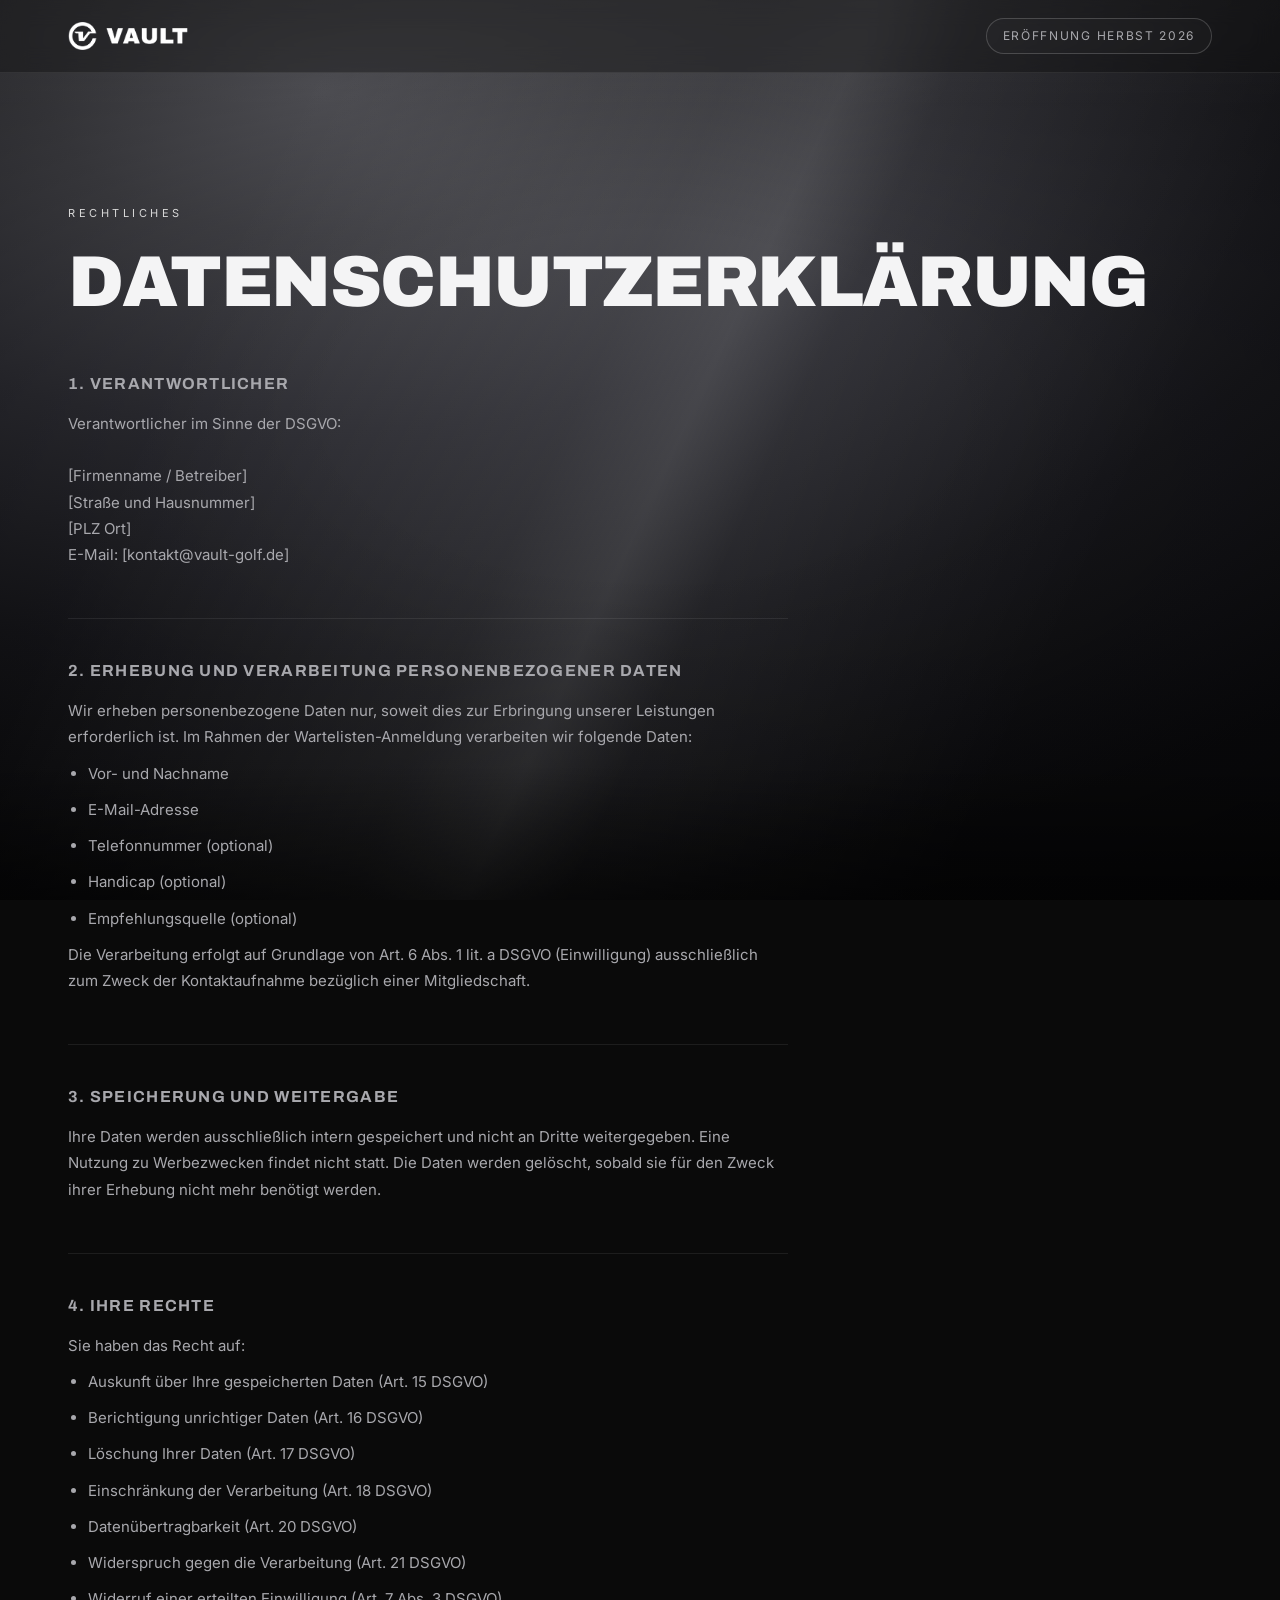
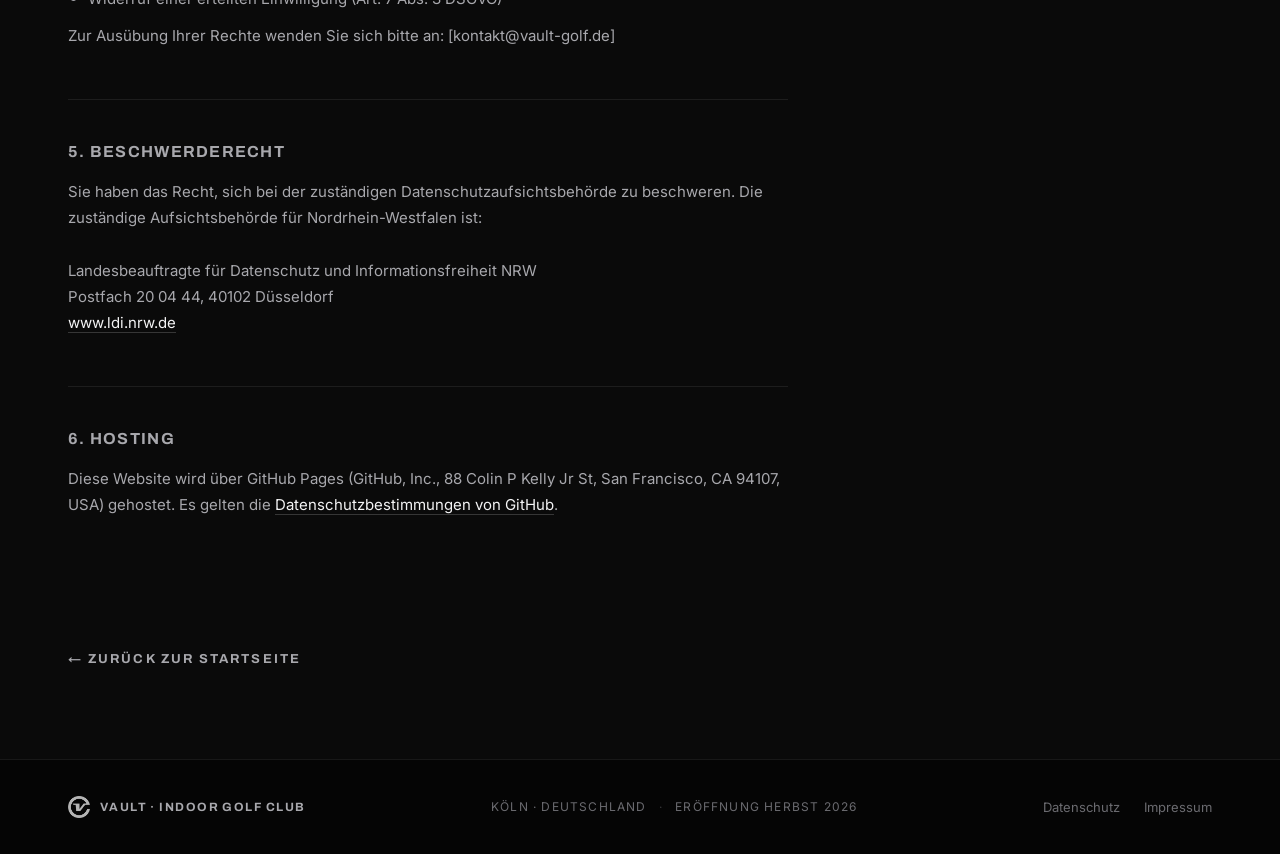
==== datenschutz.html @ f9cd5a25 "Launch: VAULT Golf Club landing page - Warteliste-Formular mit Google Sheets Integration - BorderGlo" ====
<!DOCTYPE html>
<html lang="de">
<head>
<meta charset="UTF-8" />
<meta name="viewport" content="width=device-width, initial-scale=1.0" />
<title>Datenschutz — VAULT Indoor Golf Club</title>
<link rel="preconnect" href="https://fonts.googleapis.com" />
<link rel="preconnect" href="https://fonts.gstatic.com" crossorigin />
<link href="https://fonts.googleapis.com/css2?family=Inter:wght@300;400;500;600;700&family=Archivo:wght@600;700;800;900&display=swap" rel="stylesheet" />
<link rel="stylesheet" href="styles.css" />
<link rel="icon" type="image/svg+xml" href="favicon.svg" />
</head>
<body>

<div class="bg-layer" aria-hidden="true">
  <div class="bg-metal"></div>
  <div class="bg-metal-overlay"></div>
  <div class="bg-vignette"></div>
</div>

<header class="site-header">
  <div class="container header-inner">
    <a href="index.html" class="logo" aria-label="VAULT Indoor Golf Club">
      <img src="Vault-Logos/PNG/Vault-Wort-Bildmarke-horizontal-weiss.png" alt="VAULT Indoor Golf Club" class="logo-img" />
    </a>
    <div class="status-pill">
      <span class="pill-text-full">Eröffnung Herbst 2026</span>
      <span class="pill-text-short">Herbst 2026</span>
    </div>
  </div>
</header>

<main>
  <section class="legal-page">
    <div class="container">
      <div class="legal-inner">

        <span class="kicker">Rechtliches</span>
        <h1>Datenschutzerklärung</h1>

        <div class="legal-block">
          <h2>1. Verantwortlicher</h2>
          <p>
            Verantwortlicher im Sinne der DSGVO:<br /><br />
            [Firmenname / Betreiber]<br />
            [Straße und Hausnummer]<br />
            [PLZ Ort]<br />
            E-Mail: [kontakt@vault-golf.de]
          </p>
        </div>

        <div class="legal-block">
          <h2>2. Erhebung und Verarbeitung personenbezogener Daten</h2>
          <p>
            Wir erheben personenbezogene Daten nur, soweit dies zur Erbringung
            unserer Leistungen erforderlich ist. Im Rahmen der Wartelisten-Anmeldung
            verarbeiten wir folgende Daten:
          </p>
          <ul>
            <li>Vor- und Nachname</li>
            <li>E-Mail-Adresse</li>
            <li>Telefonnummer (optional)</li>
            <li>Handicap (optional)</li>
            <li>Empfehlungsquelle (optional)</li>
          </ul>
          <p>
            Die Verarbeitung erfolgt auf Grundlage von Art. 6 Abs. 1 lit. a DSGVO
            (Einwilligung) ausschließlich zum Zweck der Kontaktaufnahme bezüglich
            einer Mitgliedschaft.
          </p>
        </div>

        <div class="legal-block">
          <h2>3. Speicherung und Weitergabe</h2>
          <p>
            Ihre Daten werden ausschließlich intern gespeichert und nicht an
            Dritte weitergegeben. Eine Nutzung zu Werbezwecken findet nicht statt.
            Die Daten werden gelöscht, sobald sie für den Zweck ihrer Erhebung
            nicht mehr benötigt werden.
          </p>
        </div>

        <div class="legal-block">
          <h2>4. Ihre Rechte</h2>
          <p>Sie haben das Recht auf:</p>
          <ul>
            <li>Auskunft über Ihre gespeicherten Daten (Art. 15 DSGVO)</li>
            <li>Berichtigung unrichtiger Daten (Art. 16 DSGVO)</li>
            <li>Löschung Ihrer Daten (Art. 17 DSGVO)</li>
            <li>Einschränkung der Verarbeitung (Art. 18 DSGVO)</li>
            <li>Datenübertragbarkeit (Art. 20 DSGVO)</li>
            <li>Widerspruch gegen die Verarbeitung (Art. 21 DSGVO)</li>
            <li>Widerruf einer erteilten Einwilligung (Art. 7 Abs. 3 DSGVO)</li>
          </ul>
          <p>
            Zur Ausübung Ihrer Rechte wenden Sie sich bitte an:
            [kontakt@vault-golf.de]
          </p>
        </div>

        <div class="legal-block">
          <h2>5. Beschwerderecht</h2>
          <p>
            Sie haben das Recht, sich bei der zuständigen Datenschutzaufsichtsbehörde
            zu beschweren. Die zuständige Aufsichtsbehörde für Nordrhein-Westfalen ist:<br /><br />
            Landesbeauftragte für Datenschutz und Informationsfreiheit NRW<br />
            Postfach 20 04 44, 40102 Düsseldorf<br />
            <a href="https://www.ldi.nrw.de" target="_blank" rel="noopener">www.ldi.nrw.de</a>
          </p>
        </div>

        <div class="legal-block">
          <h2>6. Hosting</h2>
          <p>
            Diese Website wird über GitHub Pages (GitHub, Inc., 88 Colin P Kelly Jr St,
            San Francisco, CA 94107, USA) gehostet. Es gelten die
            <a href="https://docs.github.com/en/site-policy/privacy-policies/github-privacy-statement" target="_blank" rel="noopener">Datenschutzbestimmungen von GitHub</a>.
          </p>
        </div>

        <a href="index.html" class="legal-back">← Zurück zur Startseite</a>

      </div>
    </div>
  </section>
</main>

<footer class="site-footer">
  <div class="container footer-inner">
    <div class="footer-brand">
      <img src="Vault-Logos/PNG/Vault-Bildmarke-weiss.png" alt="" class="footer-logo-mark" aria-hidden="true" />
      <span>VAULT · Indoor Golf Club</span>
    </div>
    <div class="footer-meta">
      <span>Köln · Deutschland</span>
      <span class="sep">·</span>
      <span>Eröffnung Herbst 2026</span>
    </div>
    <div class="footer-links">
      <a href="datenschutz.html">Datenschutz</a>
      <a href="impressum.html">Impressum</a>
    </div>
  </div>
</footer>

</body>
</html>
---- styles.css ----
/* ==========================================
   VAULT — Indoor Golf Club
   Premium / Members Only / Brushed Metal
   ========================================== */

:root {
  --bg: #0a0a0a;
  --bg-2: #111113;
  --metal-1: #2a2a2c;
  --metal-2: #1a1a1c;
  --metal-3: #3a3a3d;
  --ink: #f4f4f5;
  --ink-dim: #a8a8ad;
  --ink-mute: #6b6b70;
  --line: rgba(255,255,255,0.08);
  --line-strong: rgba(255,255,255,0.18);
  --gold: #d8d8d8;
  --gold-bright: #ffffff;
  --shadow-deep: 0 30px 80px rgba(0,0,0,0.6);

  --font-display: 'Archivo', system-ui, sans-serif;
  --font-body: 'Inter', system-ui, sans-serif;

  --container: 1240px;
}

* { box-sizing: border-box; }

html, body {
  margin: 0;
  padding: 0;
  color: var(--ink);
  font-family: var(--font-body);
  font-size: 16px;
  line-height: 1.55;
  -webkit-font-smoothing: antialiased;
  -moz-osx-font-smoothing: grayscale;
  overflow-x: hidden;
}
html { background: var(--bg); }
body { background: transparent; position: relative; }

a { color: inherit; text-decoration: none; }

/* ===== Brushed metal background ===== */
.bg-layer {
  position: fixed;
  inset: 0;
  z-index: 0;
  overflow: hidden;
  pointer-events: none;
}
.site-header, main, .site-footer { position: relative; z-index: 1; }

/* Basis-Metallfläche + brushed-Streifen in einem Layer (alles ohne mix-blend-mode) */
.bg-metal {
  position: absolute;
  inset: 0;
  background:
    /* dramatischer Lichtsweep diagonal */
    linear-gradient(115deg,
      transparent 20%,
      rgba(255,255,255,0.08) 45%,
      rgba(255,255,255,0.14) 52%,
      rgba(255,255,255,0.06) 58%,
      transparent 80%),
    /* hellere Basis-Lichtverteilung */
    radial-gradient(ellipse 120% 90% at 25% 10%, #5a5a60 0%, #424247 18%, #2a2a30 42%, #16161a 70%, #0a0a0c 100%);
}

/* Animierte Brushed-Streifen — nur im oberen hellen Bereich sichtbar */
.bg-stripes {
  position: absolute;
  top: 0; bottom: 0;
  left: -12px; right: -12px; /* 12px Puffer auf jeder Seite für nahtlosen Loop */
  background:
    repeating-linear-gradient(
      90deg,
      rgba(255,255,255,0.07) 0px,
      rgba(255,255,255,0.07) 1px,
      transparent 1px,
      transparent 3px
    ),
    repeating-linear-gradient(
      90deg,
      rgba(0,0,0,0.32) 0px,
      rgba(0,0,0,0.32) 1px,
      transparent 1px,
      transparent 6px
    );
  -webkit-mask-image: linear-gradient(to bottom, black 0%, black 42%, transparent 68%);
  mask-image:         linear-gradient(to bottom, black 0%, black 42%, transparent 68%);
  animation: stripes-right 14s linear infinite;
  will-change: transform;
}

@keyframes stripes-right {
  from { transform: translateX(0); }
  to   { transform: translateX(6px); }  /* 6px = LCM(3px,6px) Streifenperiode → nahtloser Loop */
}

/* obere/untere Lichtkanten + sanfte Vignette */
.bg-metal-overlay {
  position: absolute;
  inset: 0;
  background:
    linear-gradient(180deg,
      rgba(255,255,255,0.05) 0%,
      transparent 12%,
      transparent 85%,
      rgba(0,0,0,0.55) 100%);
  pointer-events: none;
}

.bg-vignette {
  position: absolute;
  inset: 0;
  background:
    radial-gradient(ellipse 95% 75% at 50% 45%, transparent 25%, rgba(0,0,0,0.45) 100%);
  pointer-events: none;
}

/* ===== Layout ===== */
.container {
  max-width: var(--container);
  margin: 0 auto;
  padding: 0 clamp(20px, 4vw, 48px);
}

/* ===== Header ===== */
.site-header {
  position: sticky;
  top: 0;
  z-index: 50;
  backdrop-filter: blur(12px);
  -webkit-backdrop-filter: blur(12px);
  background: rgba(10,10,10,0.35);
  border-bottom: 1px solid var(--line);
}
.header-inner {
  display: flex;
  align-items: center;
  justify-content: space-between;
  height: 72px;
}
.logo {
  display: flex;
  align-items: center;
  color: var(--ink);
}
.logo-img {
  height: 28px;
  width: auto;
}
.footer-logo-mark {
  height: 22px;
  width: auto;
  opacity: 0.7;
}
.status-pill {
  display: inline-flex;
  align-items: center;
  gap: 10px;
  padding: 8px 16px;
  border: 1px solid var(--line-strong);
  border-radius: 999px;
  font-size: 12px;
  letter-spacing: 0.14em;
  text-transform: uppercase;
  color: var(--ink-dim);
  background: rgba(255,255,255,0.02);
  white-space: nowrap;
}
.pill-text-short { display: none; }
@media (max-width: 560px) {
  .pill-text-full { display: none; }
  .pill-text-short { display: inline; }
  .status-pill { padding: 7px 12px; font-size: 11px; letter-spacing: 0.12em; }
  .logo-img { height: 22px; }
}

/* ===== Hero ===== */
.hero {
  min-height: 92vh;
  display: flex;
  align-items: center;
  padding: clamp(60px, 12vh, 120px) 0 clamp(60px, 8vh, 100px);
  position: relative;
}
.hero-inner {
  text-align: center;
  max-width: 1100px;
}
.hero-eyebrow {
  display: inline-flex;
  align-items: center;
  margin-bottom: clamp(28px, 5vh, 48px);
  font-family: var(--font-display);
  font-weight: 600;
  font-size: 11px;
  letter-spacing: 0.32em;
  text-transform: uppercase;
  color: var(--ink);
}
.hero-title {
  font-family: var(--font-display);
  font-weight: 900;
  font-size: clamp(54px, 10vw, 160px);
  line-height: 0.92;
  letter-spacing: -0.02em;
  margin: 0 0 clamp(28px, 5vh, 44px);
  text-transform: uppercase;
}
.title-row {
  display: block;
}
.title-row.outline {
  -webkit-text-stroke: 2px var(--ink);
  color: transparent;
}
.hero-tagline {
  font-size: clamp(16px, 1.4vw, 19px);
  color: var(--ink-dim);
  line-height: 1.6;
  max-width: 620px;
  margin: 0 auto clamp(40px, 7vh, 64px);
}

.hero-meta {
  display: inline-flex;
  align-items: stretch;
  gap: clamp(20px, 4vw, 48px);
  padding: 22px clamp(24px, 4vw, 40px);
  border: 1px solid var(--line-strong);
  background:
    linear-gradient(180deg, rgba(255,255,255,0.04), rgba(255,255,255,0.01)),
    rgba(10,10,10,0.4);
  backdrop-filter: blur(8px);
  margin-bottom: clamp(40px, 6vh, 60px);
  flex-wrap: wrap;
  justify-content: center;
}
.meta-item { text-align: center; }
.meta-label {
  font-size: 10px;
  letter-spacing: 0.24em;
  text-transform: uppercase;
  color: var(--ink-mute);
  margin-bottom: 6px;
}
.meta-value {
  font-family: var(--font-display);
  font-weight: 700;
  font-size: 15px;
  letter-spacing: 0.04em;
}
.meta-divider {
  width: 1px;
  background: var(--line-strong);
}

.cta-anchor {
  display: inline-flex;
  align-items: center;
  gap: 12px;
  padding: 18px 36px;
  background: var(--ink);
  color: #0a0a0a;
  font-family: var(--font-display);
  font-weight: 700;
  font-size: 14px;
  letter-spacing: 0.2em;
  text-transform: uppercase;
  border-radius: 2px;
  transition: transform 0.25s ease, box-shadow 0.25s ease;
  box-shadow: 0 12px 36px rgba(0,0,0,0.4);
}
.cta-anchor:hover {
  transform: translateY(-2px);
  box-shadow: 0 18px 48px rgba(0,0,0,0.55), 0 0 0 1px rgba(255,255,255,0.3);
}
.cta-anchor svg { transition: transform 0.25s ease; }
.cta-anchor:hover svg { transform: translateX(4px); }

/* ===== Sections ===== */
section { position: relative; }

.kicker {
  display: inline-block;
  font-size: 11px;
  letter-spacing: 0.32em;
  text-transform: uppercase;
  color: var(--gold);
  margin-bottom: 24px;
}

/* ===== Manifest ===== */
.manifest {
  padding: clamp(80px, 14vh, 160px) 0;
  border-top: 1px solid var(--line);
  border-bottom: 1px solid var(--line);
  background: rgba(0,0,0,0.25);
}
.manifest-inner {
  display: grid;
  grid-template-columns: 1fr 1fr;
  gap: clamp(40px, 8vw, 120px);
  align-items: start;
}
.manifest-head h2 {
  font-family: var(--font-display);
  font-weight: 800;
  font-size: clamp(32px, 4.5vw, 60px);
  line-height: 1.02;
  letter-spacing: -0.015em;
  margin: 0;
  text-transform: uppercase;
}
.manifest-body p {
  font-size: clamp(16px, 1.3vw, 18px);
  line-height: 1.7;
  color: var(--ink-dim);
  margin: 0 0 18px;
}
.manifest-body p.muted {
  color: var(--ink-mute);
  font-style: italic;
}

@media (max-width: 800px) {
  .manifest-inner { grid-template-columns: 1fr; }
}

/* ===== Pillars ===== */
.pillars {
  padding: clamp(80px, 12vh, 140px) 0;
}
.pillars-grid {
  display: grid;
  grid-template-columns: repeat(3, 1fr);
  gap: clamp(16px, 2vw, 28px);
}
.pillar {
  padding: 0;
  border: none;
  background: none;
  backdrop-filter: none;
  transition: transform 0.3s ease;
  --card-bg: rgba(10,10,10,0.55);
  --border-radius: 16px;
}
.pillar:hover {
  transform: translateY(-4px);
}
.pillar .border-glow-inner {
  padding: clamp(28px, 3vw, 44px);
}
.pillar-num {
  font-family: var(--font-display);
  font-weight: 800;
  font-size: 14px;
  letter-spacing: 0.3em;
  color: var(--gold);
  margin-bottom: 28px;
}
.pillar h3 {
  font-family: var(--font-display);
  font-weight: 700;
  font-size: clamp(20px, 1.8vw, 24px);
  line-height: 1.2;
  letter-spacing: -0.005em;
  margin: 0 0 14px;
  text-transform: uppercase;
}
.pillar p {
  color: var(--ink-dim);
  margin: 0;
  font-size: 15px;
  line-height: 1.65;
}

@media (max-width: 860px) {
  .pillars-grid { grid-template-columns: 1fr; }
}

/* ===== Waitlist ===== */
.waitlist {
  padding: clamp(80px, 14vh, 160px) 0 clamp(80px, 12vh, 140px);
  border-top: 1px solid var(--line);
  background:
    radial-gradient(ellipse at 50% 0%, rgba(255,255,255,0.03), transparent 60%),
    rgba(0,0,0,0.35);
}
.waitlist-inner {
  max-width: 720px;
  margin: 0 auto;
}
.waitlist-head { text-align: center; margin-bottom: clamp(40px, 6vh, 60px); }
.waitlist-head h2 {
  font-family: var(--font-display);
  font-weight: 900;
  font-size: clamp(36px, 5.5vw, 72px);
  line-height: 1.0;
  letter-spacing: -0.02em;
  margin: 0 0 24px;
  text-transform: uppercase;
}
.waitlist-sub {
  color: var(--ink-dim);
  font-size: 16px;
  line-height: 1.65;
  max-width: 540px;
  margin: 0 auto;
}

.form-glow-wrap {
  --card-bg: rgba(8,8,10,0.82);
  --border-radius: 20px;
}
.form-glow-wrap .border-glow-inner {
  overflow: hidden;
  border-radius: 20px;
}

.waitlist-form {
  padding: clamp(28px, 4vw, 48px);
}

.form-row {
  display: grid;
  grid-template-columns: 1fr;
  gap: 18px;
  margin-bottom: 18px;
}
.form-row.two { grid-template-columns: 1fr 1fr; }
@media (max-width: 600px) {
  .form-row.two { grid-template-columns: 1fr; }
}

.field { display: block; }
.field-label {
  display: block;
  font-size: 11px;
  letter-spacing: 0.22em;
  text-transform: uppercase;
  color: var(--ink-dim);
  margin-bottom: 8px;
}
.field input {
  width: 100%;
  background: rgba(255,255,255,0.04);
  border: 1px solid rgba(255,255,255,0.12);
  border-radius: 10px;
  color: var(--ink);
  font-family: var(--font-body);
  font-size: 16px;
  padding: 12px 16px;
  outline: none;
  transition: border-color 0.25s ease, background 0.25s ease, box-shadow 0.25s ease;
}
.field input:focus {
  border-color: var(--gold);
  background: rgba(255,255,255,0.06);
  box-shadow: 0 0 0 3px rgba(255,255,255,0.1);
}
.field input::placeholder { color: var(--ink-mute); }

.checkbox {
  display: flex;
  align-items: flex-start;
  gap: 12px;
  font-size: 13px;
  line-height: 1.5;
  color: var(--ink-dim);
  margin: 20px 0 28px;
  cursor: pointer;
}
.checkbox input {
  margin-top: 3px;
  accent-color: var(--gold);
  width: 16px;
  height: 16px;
  cursor: pointer;
}
.checkbox a { color: var(--ink); border-bottom: 1px solid var(--line-strong); }

.submit-btn {
  width: 100%;
  display: inline-flex;
  align-items: center;
  justify-content: center;
  gap: 14px;
  padding: 20px 28px;
  background: var(--ink);
  color: #0a0a0a;
  border: none;
  font-family: var(--font-display);
  font-weight: 800;
  font-size: 14px;
  letter-spacing: 0.22em;
  text-transform: uppercase;
  cursor: pointer;
  border-radius: 10px;
  transition: transform 0.2s ease, box-shadow 0.25s ease, background 0.25s ease;
  box-shadow: 0 12px 32px rgba(0,0,0,0.4);
}
.submit-btn:hover {
  transform: translateY(-2px);
  background: var(--gold-bright);
  box-shadow: 0 18px 44px rgba(0,0,0,0.55), 0 0 0 1px rgba(255,255,255,0.35);
}
.submit-btn .btn-arrow { transition: transform 0.2s ease; }
.submit-btn:hover .btn-arrow { transform: translateX(4px); }

.form-note {
  text-align: center;
  margin: 18px 0 0;
  font-size: 12px;
  letter-spacing: 0.06em;
  color: var(--ink-dim);
}

/* Success State */
.success-state {
  padding: clamp(40px, 6vw, 64px);
  border: 1px solid rgba(255,255,255,0.3);
  background:
    radial-gradient(ellipse at center, rgba(255,255,255,0.04), transparent 70%),
    rgba(8,8,10,0.7);
  text-align: center;
  animation: fadeIn 0.6s ease;
}
.success-mark {
  color: var(--gold);
  margin-bottom: 20px;
  display: inline-block;
}
.success-state h3 {
  font-family: var(--font-display);
  font-weight: 800;
  font-size: clamp(24px, 3vw, 32px);
  letter-spacing: -0.01em;
  margin: 0 0 14px;
  text-transform: uppercase;
}
.success-state p {
  color: var(--ink-dim);
  margin: 0;
  font-size: 16px;
  line-height: 1.6;
}
@keyframes fadeIn {
  from { opacity: 0; transform: translateY(10px); }
  to { opacity: 1; transform: translateY(0); }
}

/* ===== Footer ===== */
.site-footer {
  padding: 36px 0;
  border-top: 1px solid var(--line);
  background: rgba(0,0,0,0.5);
}
.footer-inner {
  display: flex;
  align-items: center;
  justify-content: space-between;
  gap: 24px;
  flex-wrap: wrap;
  font-size: 13px;
  color: var(--ink-mute);
}
.footer-brand {
  display: inline-flex;
  align-items: center;
  gap: 10px;
  font-family: var(--font-display);
  font-weight: 700;
  letter-spacing: 0.12em;
  text-transform: uppercase;
  color: var(--ink-dim);
  font-size: 12px;
}
.footer-meta { font-size: 12px; letter-spacing: 0.1em; text-transform: uppercase; }
.footer-meta .sep { margin: 0 8px; opacity: 0.5; }
.footer-links { display: flex; gap: 24px; }
.footer-links a:hover { color: var(--ink); }

/* ===== Impressum / Datenschutz ===== */
.legal-page {
  padding: clamp(80px, 14vh, 140px) 0 clamp(80px, 10vh, 120px);
}
.legal-inner {
  max-width: 720px;
}
.legal-inner h1 {
  font-family: var(--font-display);
  font-weight: 900;
  font-size: clamp(36px, 6vw, 72px);
  line-height: 1.0;
  letter-spacing: -0.02em;
  text-transform: uppercase;
  margin: 0 0 clamp(40px, 6vh, 64px);
}
.legal-block {
  margin-bottom: 40px;
  padding-bottom: 40px;
  border-bottom: 1px solid var(--line);
}
.legal-block:last-of-type {
  border-bottom: none;
}
.legal-block h2 {
  font-family: var(--font-display);
  font-weight: 700;
  font-size: 16px;
  letter-spacing: 0.08em;
  text-transform: uppercase;
  color: var(--ink-dim);
  margin: 0 0 14px;
}
.legal-block p, .legal-block li {
  color: var(--ink-dim);
  font-size: 15px;
  line-height: 1.75;
  margin: 0 0 10px;
}
.legal-block ul {
  padding-left: 20px;
  margin: 10px 0;
}
.legal-block a {
  color: var(--ink);
  border-bottom: 1px solid var(--line-strong);
  transition: border-color 0.2s ease;
}
.legal-block a:hover { border-color: var(--ink); }
.legal-back {
  display: inline-flex;
  align-items: center;
  margin-top: 40px;
  font-family: var(--font-display);
  font-weight: 700;
  font-size: 13px;
  letter-spacing: 0.16em;
  text-transform: uppercase;
  color: var(--ink-dim);
  transition: color 0.2s ease;
}
.legal-back:hover { color: var(--ink); }

/* ===== Scroll Reveal ===== */
.reveal {
  opacity: 0;
  transform: translateY(24px);
  transition: opacity 0.9s cubic-bezier(0.16, 1, 0.3, 1),
              transform 0.9s cubic-bezier(0.16, 1, 0.3, 1);
}
.reveal.in {
  opacity: 1;
  transform: translateY(0);
}

/* ===== BorderGlow ===== */
.border-glow-card {
  --edge-proximity: 0;
  --cursor-angle: 45deg;
  --edge-sensitivity: 30;
  --color-sensitivity: calc(var(--edge-sensitivity) + 20);
  --border-radius: 16px;
  --glow-padding: 40px;
  --cone-spread: 25;

  position: relative;
  border-radius: var(--border-radius);
  isolation: isolate;
  transform: translate3d(0, 0, 0.01px);
  display: grid;
  border: none;
  /* Statischer Rahmen via box-shadow, damit ::before den animierten übernehmen kann */
  box-shadow:
    0 0 0 1px rgb(255 255 255 / 12%),
    rgba(0,0,0,0.12) 0px 2px 4px,
    rgba(0,0,0,0.12) 0px 4px 8px,
    rgba(0,0,0,0.12) 0px 8px 16px,
    rgba(0,0,0,0.12) 0px 16px 32px,
    rgba(0,0,0,0.08) 0px 32px 64px;
  background: var(--card-bg, #0a0a0a);
  overflow: visible;
}

.border-glow-card::before,
.border-glow-card > .edge-light {
  content: "";
  position: absolute;
  inset: 0;
  border-radius: inherit;
  transition: opacity 0.25s ease-out;
}

.border-glow-card:not(:hover)::before,
.border-glow-card:not(:hover) > .edge-light {
  opacity: 0;
  transition: opacity 0.75s ease-in-out;
}

/* farbiger Gradient-Rahmen — nur auf der Kontur sichtbar */
.border-glow-card::before {
  inset: -1px;
  padding: 1px;
  background:
    var(--gradient-one),
    var(--gradient-two),
    var(--gradient-three),
    var(--gradient-four),
    var(--gradient-five),
    var(--gradient-six),
    var(--gradient-seven),
    var(--gradient-base);
  /* Zeige nur den 1px-Rahmenbereich, nicht das Innere */
  -webkit-mask:
    linear-gradient(#fff 0 0) content-box,
    linear-gradient(#fff 0 0);
  -webkit-mask-composite: xor;
  mask:
    linear-gradient(#fff 0 0) content-box,
    linear-gradient(#fff 0 0);
  mask-composite: exclude;
  border-radius: inherit;
  z-index: 0;
  opacity: calc((var(--edge-proximity) - var(--color-sensitivity)) / (100 - var(--color-sensitivity)));
}

/* outer glow ring */
.border-glow-card > .edge-light {
  inset: calc(var(--glow-padding) * -1);
  pointer-events: none;
  z-index: 1;
  mask-image: conic-gradient(
    from var(--cursor-angle) at center,
    black 2.5%, transparent 10%, transparent 90%, black 97.5%
  );
  opacity: calc((var(--edge-proximity) - var(--edge-sensitivity)) / (100 - var(--edge-sensitivity)));
  mix-blend-mode: plus-lighter;
}

.border-glow-card > .edge-light::before {
  content: "";
  position: absolute;
  inset: var(--glow-padding);
  border-radius: inherit;
  box-shadow:
    inset 0 0 0 1px   var(--glow-color,    hsl(0deg 0% 82% / 100%)),
    inset 0 0 1px 0   var(--glow-color-60, hsl(0deg 0% 82% / 60%)),
    inset 0 0 3px 0   var(--glow-color-50, hsl(0deg 0% 82% / 50%)),
    inset 0 0 6px 0   var(--glow-color-40, hsl(0deg 0% 82% / 40%)),
    inset 0 0 15px 0  var(--glow-color-30, hsl(0deg 0% 82% / 30%)),
    inset 0 0 25px 2px var(--glow-color-20, hsl(0deg 0% 82% / 20%)),
    inset 0 0 50px 2px var(--glow-color-10, hsl(0deg 0% 82% / 10%)),
          0 0 1px 0   var(--glow-color-60, hsl(0deg 0% 82% / 60%)),
          0 0 3px 0   var(--glow-color-50, hsl(0deg 0% 82% / 50%)),
          0 0 6px 0   var(--glow-color-40, hsl(0deg 0% 82% / 40%)),
          0 0 15px 0  var(--glow-color-30, hsl(0deg 0% 82% / 30%)),
          0 0 25px 2px var(--glow-color-20, hsl(0deg 0% 82% / 20%)),
          0 0 50px 2px var(--glow-color-10, hsl(0deg 0% 82% / 10%));
}

.border-glow-inner {
  display: flex;
  flex-direction: column;
  position: relative;
  z-index: 1;
  border-radius: inherit;
}
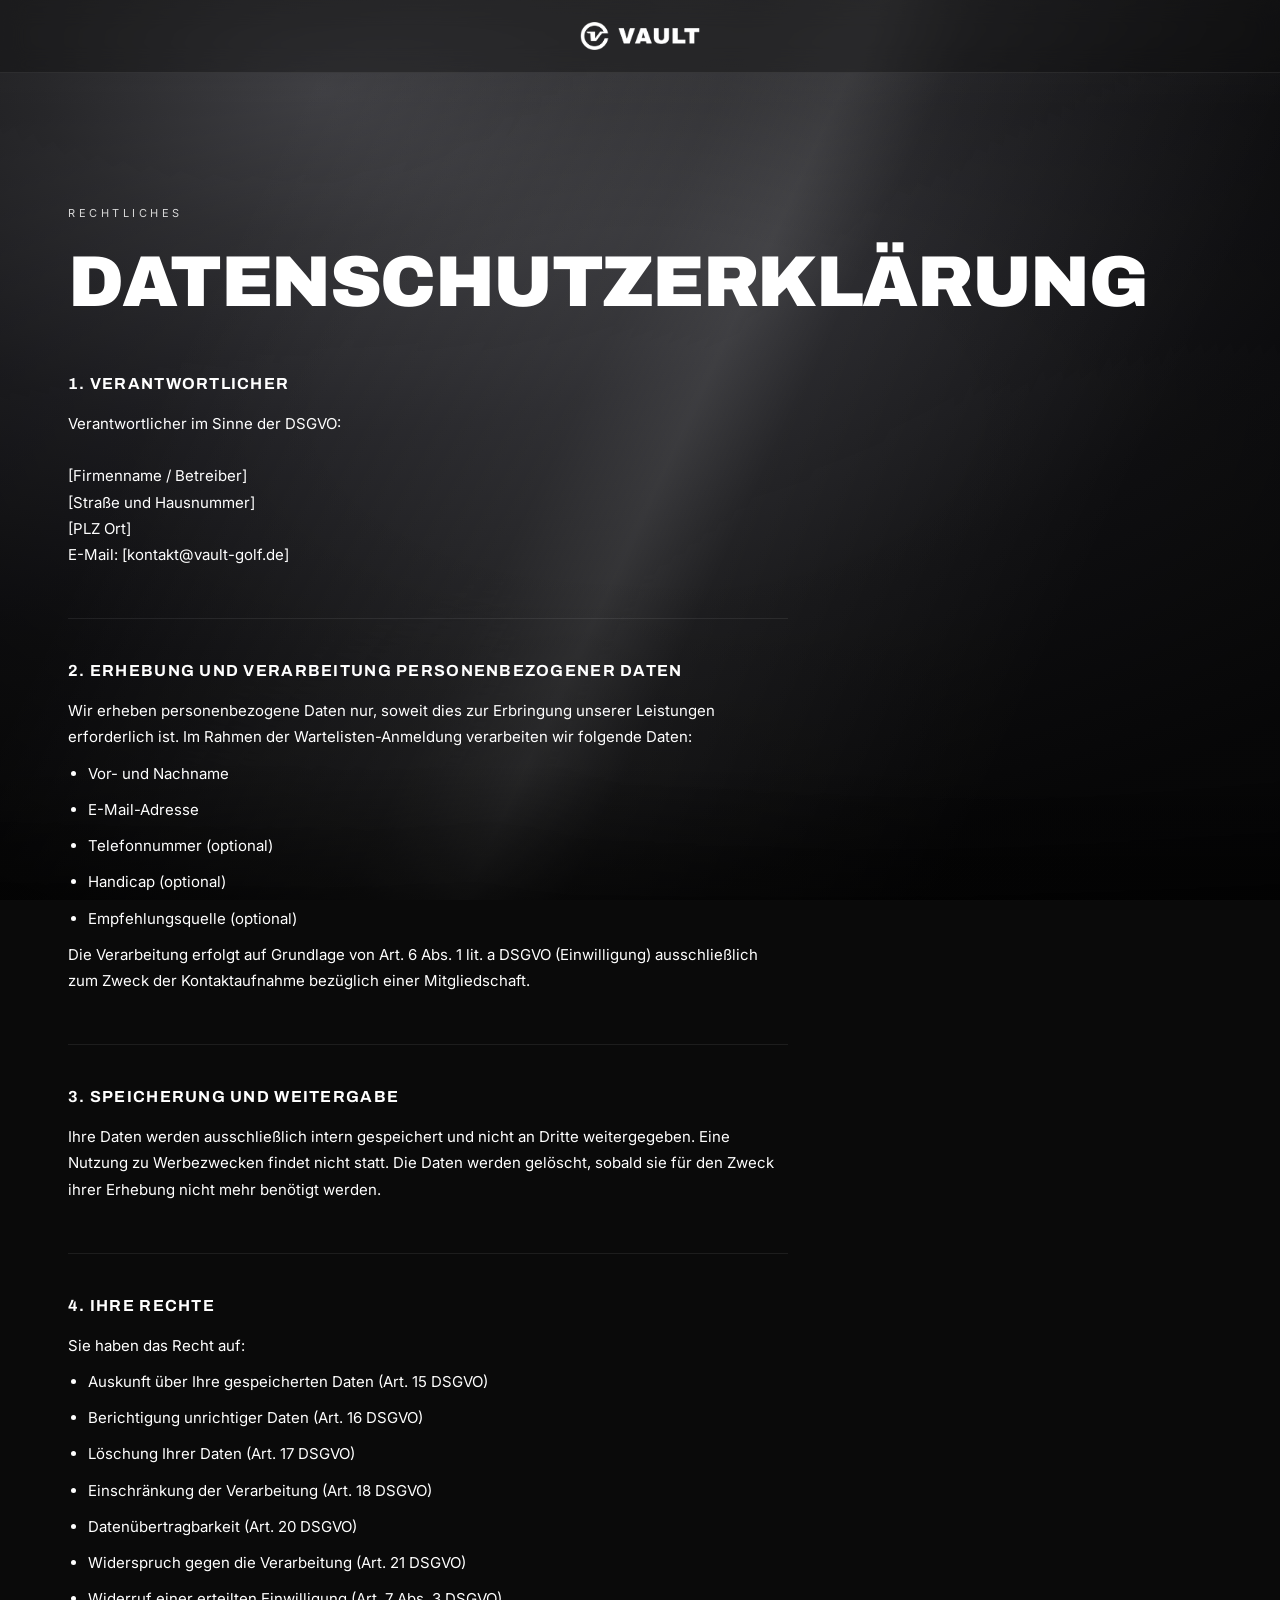
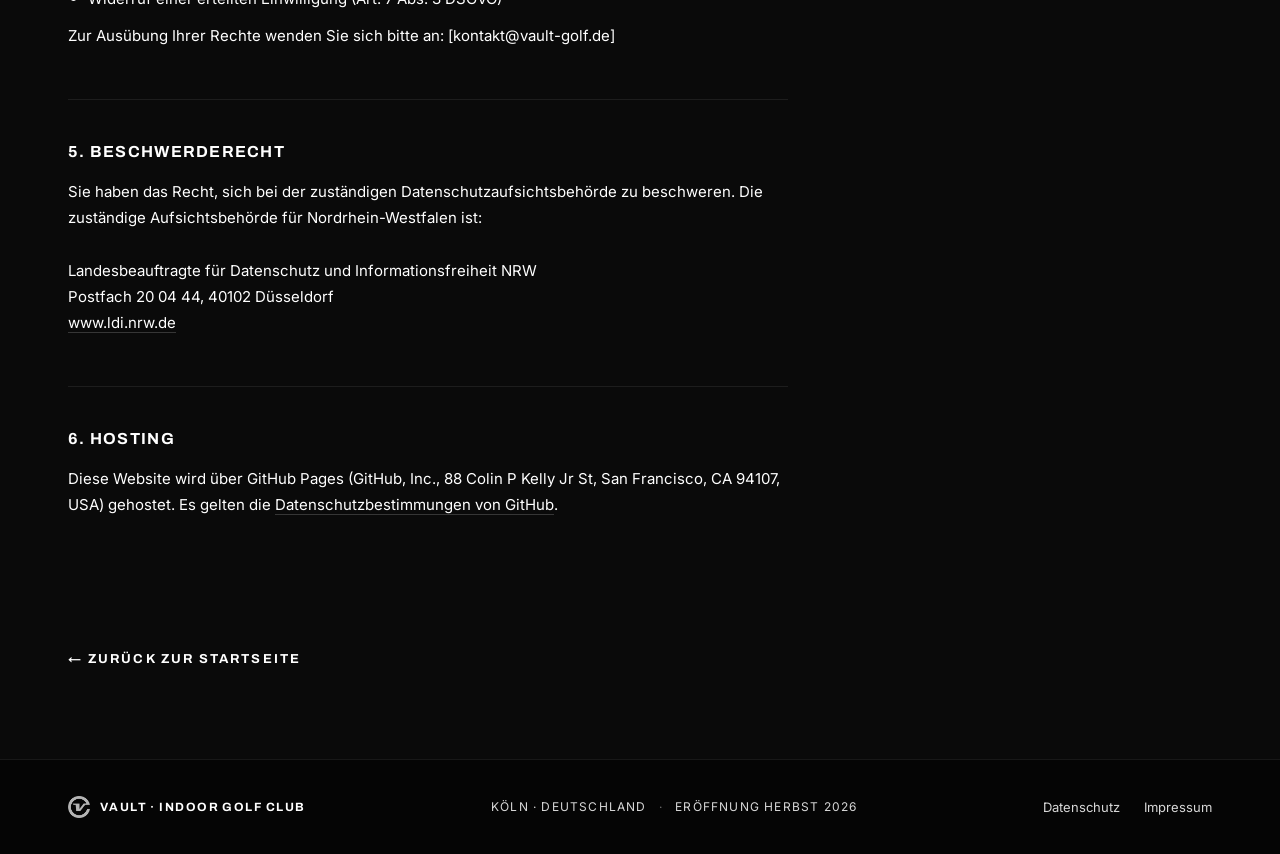
==== commit d18d6ff8: "Update Members Lounge copy, remove opening pill from legal pages Co-Authored-By: Claude Sonnet 4.6 <" ====
--- a/datenschutz.html
+++ b/datenschutz.html
@@ -23,10 +23,6 @@
     <a href="index.html" class="logo" aria-label="VAULT Indoor Golf Club">
       <img src="Vault-Logos/PNG/Vault-Wort-Bildmarke-horizontal-weiss.png" alt="VAULT Indoor Golf Club" class="logo-img" />
     </a>
-    <div class="status-pill">
-      <span class="pill-text-full">Eröffnung Herbst 2026</span>
-      <span class="pill-text-short">Herbst 2026</span>
-    </div>
   </div>
 </header>
 
--- a/styles.css
+++ b/styles.css
@@ -9,9 +9,9 @@
   --metal-1: #2a2a2c;
   --metal-2: #1a1a1c;
   --metal-3: #3a3a3d;
-  --ink: #f4f4f5;
-  --ink-dim: #a8a8ad;
-  --ink-mute: #6b6b70;
+  --ink: #ffffff;
+  --ink-dim: #ffffff;
+  --ink-mute: #d8d8d8;
   --line: rgba(255,255,255,0.08);
   --line-strong: rgba(255,255,255,0.18);
   --gold: #d8d8d8;
@@ -51,6 +51,30 @@
   pointer-events: none;
 }
 .site-header, main, .site-footer { position: relative; z-index: 1; }
+/* main/footer at z-index 2 so the ball canvas (z-index 1) can float behind text */
+main, .site-footer { z-index: 2; }
+
+/* Background video — fullscreen fixed, independent of parent container sizing */
+.bg-video {
+  position: fixed;
+  top: 0;
+  left: 0;
+  width: 100vw;
+  height: 100vh;
+  object-fit: cover;
+  object-position: center;
+  display: block;
+  filter: grayscale(100%);
+}
+@media (prefers-reduced-motion: reduce) {
+  .bg-video { display: none; }
+  .bg-layer::before {
+    content: '';
+    position: absolute;
+    inset: 0;
+    background: url('media/poster.jpg') center/cover no-repeat;
+  }
+}
 
 /* Basis-Metallfläche + brushed-Streifen in einem Layer (alles ohne mix-blend-mode) */
 .bg-metal {
@@ -64,8 +88,8 @@
       rgba(255,255,255,0.14) 52%,
       rgba(255,255,255,0.06) 58%,
       transparent 80%),
-    /* hellere Basis-Lichtverteilung */
-    radial-gradient(ellipse 120% 90% at 25% 10%, #5a5a60 0%, #424247 18%, #2a2a30 42%, #16161a 70%, #0a0a0c 100%);
+    /* hellere Basis-Lichtverteilung — semi-transparent damit Video darunter sichtbar ist */
+    radial-gradient(ellipse 120% 90% at 25% 10%, rgba(90,90,96,0.82) 0%, rgba(66,66,71,0.75) 18%, rgba(42,42,48,0.65) 42%, rgba(22,22,26,0.52) 70%, rgba(10,10,12,0.38) 100%);
 }
 
 /* Animierte Brushed-Streifen — nur im oberen hellen Bereich sichtbar */
@@ -140,7 +164,7 @@
 .header-inner {
   display: flex;
   align-items: center;
-  justify-content: space-between;
+  justify-content: center;
   height: 72px;
 }
 .logo {
@@ -184,6 +208,7 @@
   min-height: 92vh;
   display: flex;
   align-items: center;
+  justify-content: center;
   padding: clamp(60px, 12vh, 120px) 0 clamp(60px, 8vh, 100px);
   position: relative;
 }
@@ -205,14 +230,21 @@
 .hero-title {
   font-family: var(--font-display);
   font-weight: 900;
-  font-size: clamp(54px, 10vw, 160px);
+  font-size: clamp(28px, 9vw, 160px);
   line-height: 0.92;
   letter-spacing: -0.02em;
   margin: 0 0 clamp(28px, 5vh, 44px);
   text-transform: uppercase;
 }
+@media (min-width: 640px) {
+  .hero-title { font-size: clamp(54px, 10vw, 160px); }
+}
 .title-row {
   display: block;
+  white-space: nowrap;
+  /* Compensate for letter-spacing: -0.02em which adds invisible
+     negative space after the last char, shifting text visually right */
+  padding-right: 0.02em;
 }
 .title-row.outline {
   -webkit-text-stroke: 2px var(--ink);
@@ -262,25 +294,36 @@
 .cta-anchor {
   display: inline-flex;
   align-items: center;
-  gap: 12px;
-  padding: 18px 36px;
-  background: var(--ink);
-  color: #0a0a0a;
+  justify-content: center;
+  padding: 18px 40px;
+  background: rgba(255,255,255,0.25);
+  color: #ffffff;
   font-family: var(--font-display);
   font-weight: 700;
   font-size: 14px;
   letter-spacing: 0.2em;
   text-transform: uppercase;
-  border-radius: 2px;
-  transition: transform 0.25s ease, box-shadow 0.25s ease;
-  box-shadow: 0 12px 36px rgba(0,0,0,0.4);
+  border-radius: 14px;
+  border: none;
+  backdrop-filter: blur(8px);
+  -webkit-backdrop-filter: blur(8px);
+  transition: background 0.25s ease, transform 0.25s ease, box-shadow 0.25s ease;
+}
+/* border-glow-card overrides for the button: keep inline-flex, transparent bg, bright static border */
+.cta-anchor.border-glow-card {
+  --border-radius: 14px;
+  display: inline-flex;
+  align-items: center;
+  justify-content: center;
+  background: rgba(255,255,255,0.25);
+  box-shadow:
+    0 0 0 1px rgba(255,255,255,0.45),
+    0 8px 32px rgba(0,0,0,0.30);
 }
 .cta-anchor:hover {
+  background: rgba(255,255,255,0.35);
   transform: translateY(-2px);
-  box-shadow: 0 18px 48px rgba(0,0,0,0.55), 0 0 0 1px rgba(255,255,255,0.3);
-}
-.cta-anchor svg { transition: transform 0.25s ease; }
-.cta-anchor:hover svg { transform: translateX(4px); }
+}
 
 /* ===== Sections ===== */
 section { position: relative; }
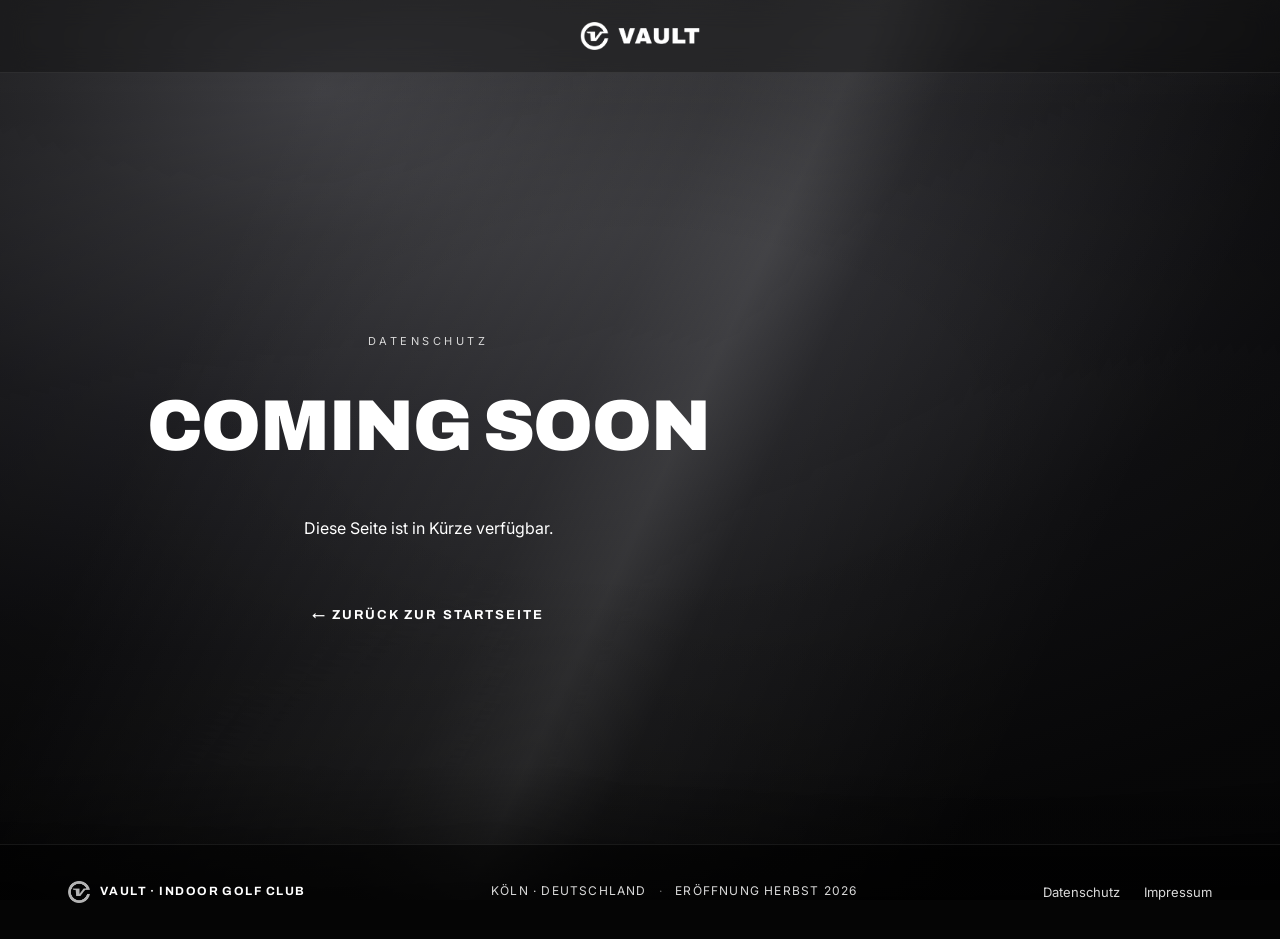
==== commit 5db5cc65: "Replace legal page content with Coming Soon placeholder Co-Authored-By: Claude Sonnet 4.6 <noreply@a" ====
--- a/datenschutz.html
+++ b/datenschutz.html
@@ -29,93 +29,11 @@
 <main>
   <section class="legal-page">
     <div class="container">
-      <div class="legal-inner">
-
-        <span class="kicker">Rechtliches</span>
-        <h1>Datenschutzerklärung</h1>
-
-        <div class="legal-block">
-          <h2>1. Verantwortlicher</h2>
-          <p>
-            Verantwortlicher im Sinne der DSGVO:<br /><br />
-            [Firmenname / Betreiber]<br />
-            [Straße und Hausnummer]<br />
-            [PLZ Ort]<br />
-            E-Mail: [kontakt@vault-golf.de]
-          </p>
-        </div>
-
-        <div class="legal-block">
-          <h2>2. Erhebung und Verarbeitung personenbezogener Daten</h2>
-          <p>
-            Wir erheben personenbezogene Daten nur, soweit dies zur Erbringung
-            unserer Leistungen erforderlich ist. Im Rahmen der Wartelisten-Anmeldung
-            verarbeiten wir folgende Daten:
-          </p>
-          <ul>
-            <li>Vor- und Nachname</li>
-            <li>E-Mail-Adresse</li>
-            <li>Telefonnummer (optional)</li>
-            <li>Handicap (optional)</li>
-            <li>Empfehlungsquelle (optional)</li>
-          </ul>
-          <p>
-            Die Verarbeitung erfolgt auf Grundlage von Art. 6 Abs. 1 lit. a DSGVO
-            (Einwilligung) ausschließlich zum Zweck der Kontaktaufnahme bezüglich
-            einer Mitgliedschaft.
-          </p>
-        </div>
-
-        <div class="legal-block">
-          <h2>3. Speicherung und Weitergabe</h2>
-          <p>
-            Ihre Daten werden ausschließlich intern gespeichert und nicht an
-            Dritte weitergegeben. Eine Nutzung zu Werbezwecken findet nicht statt.
-            Die Daten werden gelöscht, sobald sie für den Zweck ihrer Erhebung
-            nicht mehr benötigt werden.
-          </p>
-        </div>
-
-        <div class="legal-block">
-          <h2>4. Ihre Rechte</h2>
-          <p>Sie haben das Recht auf:</p>
-          <ul>
-            <li>Auskunft über Ihre gespeicherten Daten (Art. 15 DSGVO)</li>
-            <li>Berichtigung unrichtiger Daten (Art. 16 DSGVO)</li>
-            <li>Löschung Ihrer Daten (Art. 17 DSGVO)</li>
-            <li>Einschränkung der Verarbeitung (Art. 18 DSGVO)</li>
-            <li>Datenübertragbarkeit (Art. 20 DSGVO)</li>
-            <li>Widerspruch gegen die Verarbeitung (Art. 21 DSGVO)</li>
-            <li>Widerruf einer erteilten Einwilligung (Art. 7 Abs. 3 DSGVO)</li>
-          </ul>
-          <p>
-            Zur Ausübung Ihrer Rechte wenden Sie sich bitte an:
-            [kontakt@vault-golf.de]
-          </p>
-        </div>
-
-        <div class="legal-block">
-          <h2>5. Beschwerderecht</h2>
-          <p>
-            Sie haben das Recht, sich bei der zuständigen Datenschutzaufsichtsbehörde
-            zu beschweren. Die zuständige Aufsichtsbehörde für Nordrhein-Westfalen ist:<br /><br />
-            Landesbeauftragte für Datenschutz und Informationsfreiheit NRW<br />
-            Postfach 20 04 44, 40102 Düsseldorf<br />
-            <a href="https://www.ldi.nrw.de" target="_blank" rel="noopener">www.ldi.nrw.de</a>
-          </p>
-        </div>
-
-        <div class="legal-block">
-          <h2>6. Hosting</h2>
-          <p>
-            Diese Website wird über GitHub Pages (GitHub, Inc., 88 Colin P Kelly Jr St,
-            San Francisco, CA 94107, USA) gehostet. Es gelten die
-            <a href="https://docs.github.com/en/site-policy/privacy-policies/github-privacy-statement" target="_blank" rel="noopener">Datenschutzbestimmungen von GitHub</a>.
-          </p>
-        </div>
-
-        <a href="index.html" class="legal-back">← Zurück zur Startseite</a>
-
+      <div class="legal-inner" style="text-align:center; padding: 8rem 0;">
+        <span class="kicker">Datenschutz</span>
+        <h1 style="margin-top: 1rem;">Coming Soon</h1>
+        <p style="margin-top: 1.5rem; color: var(--text-muted);">Diese Seite ist in Kürze verfügbar.</p>
+        <a href="index.html" class="legal-back" style="margin-top: 3rem; display:inline-block;">← Zurück zur Startseite</a>
       </div>
     </div>
   </section>
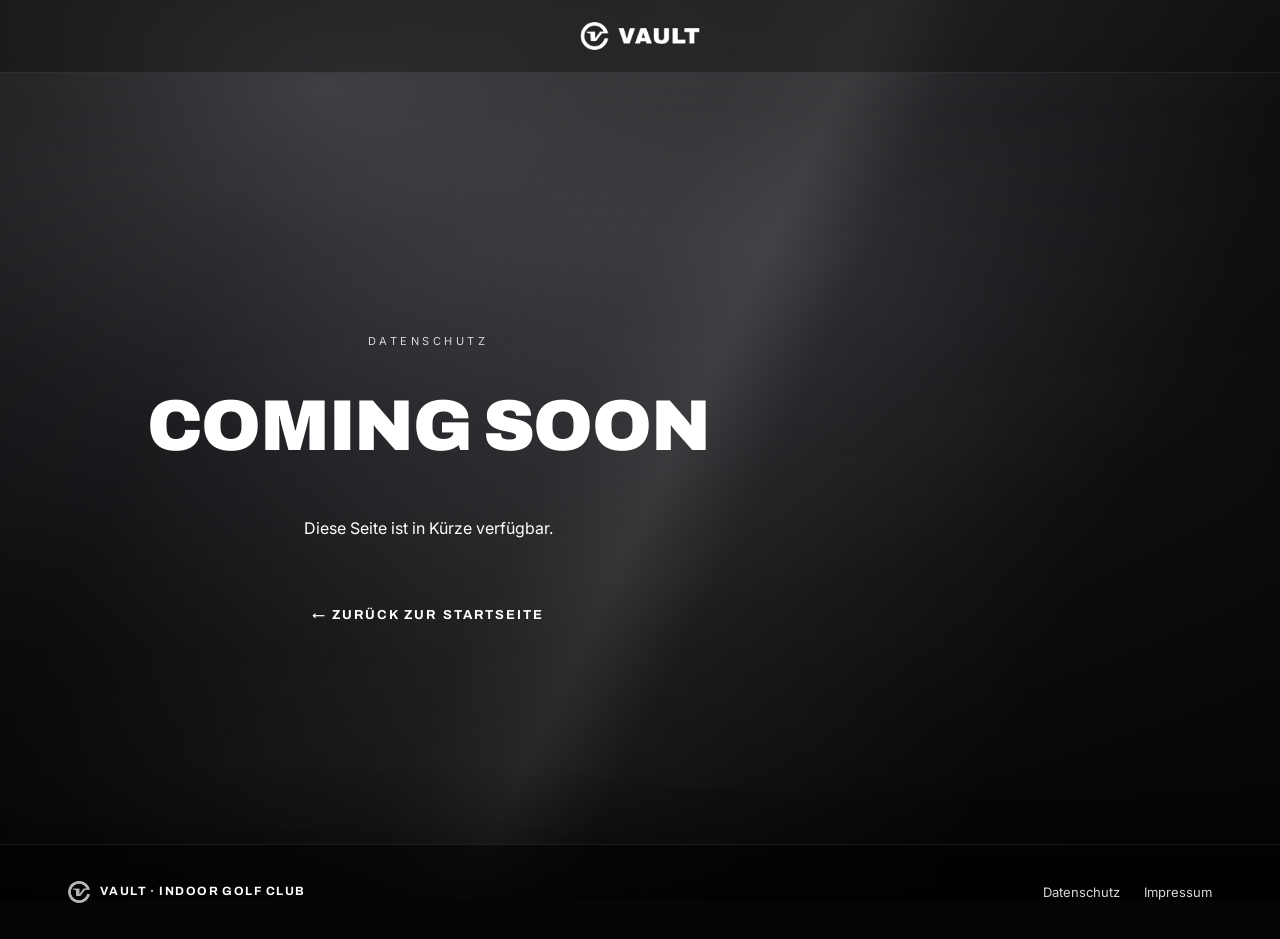
==== commit 16694502: "Remove Köln/Eröffnung footer meta line from legal pages" ====
--- a/datenschutz.html
+++ b/datenschutz.html
@@ -45,11 +45,6 @@
       <img src="Vault-Logos/PNG/Vault-Bildmarke-weiss.png" alt="" class="footer-logo-mark" aria-hidden="true" />
       <span>VAULT · Indoor Golf Club</span>
     </div>
-    <div class="footer-meta">
-      <span>Köln · Deutschland</span>
-      <span class="sep">·</span>
-      <span>Eröffnung Herbst 2026</span>
-    </div>
     <div class="footer-links">
       <a href="datenschutz.html">Datenschutz</a>
       <a href="impressum.html">Impressum</a>
--- a/styles.css
+++ b/styles.css
@@ -64,7 +64,6 @@
   object-fit: cover;
   object-position: center;
   display: block;
-  filter: grayscale(100%);
 }
 @media (prefers-reduced-motion: reduce) {
   .bg-video { display: none; }
